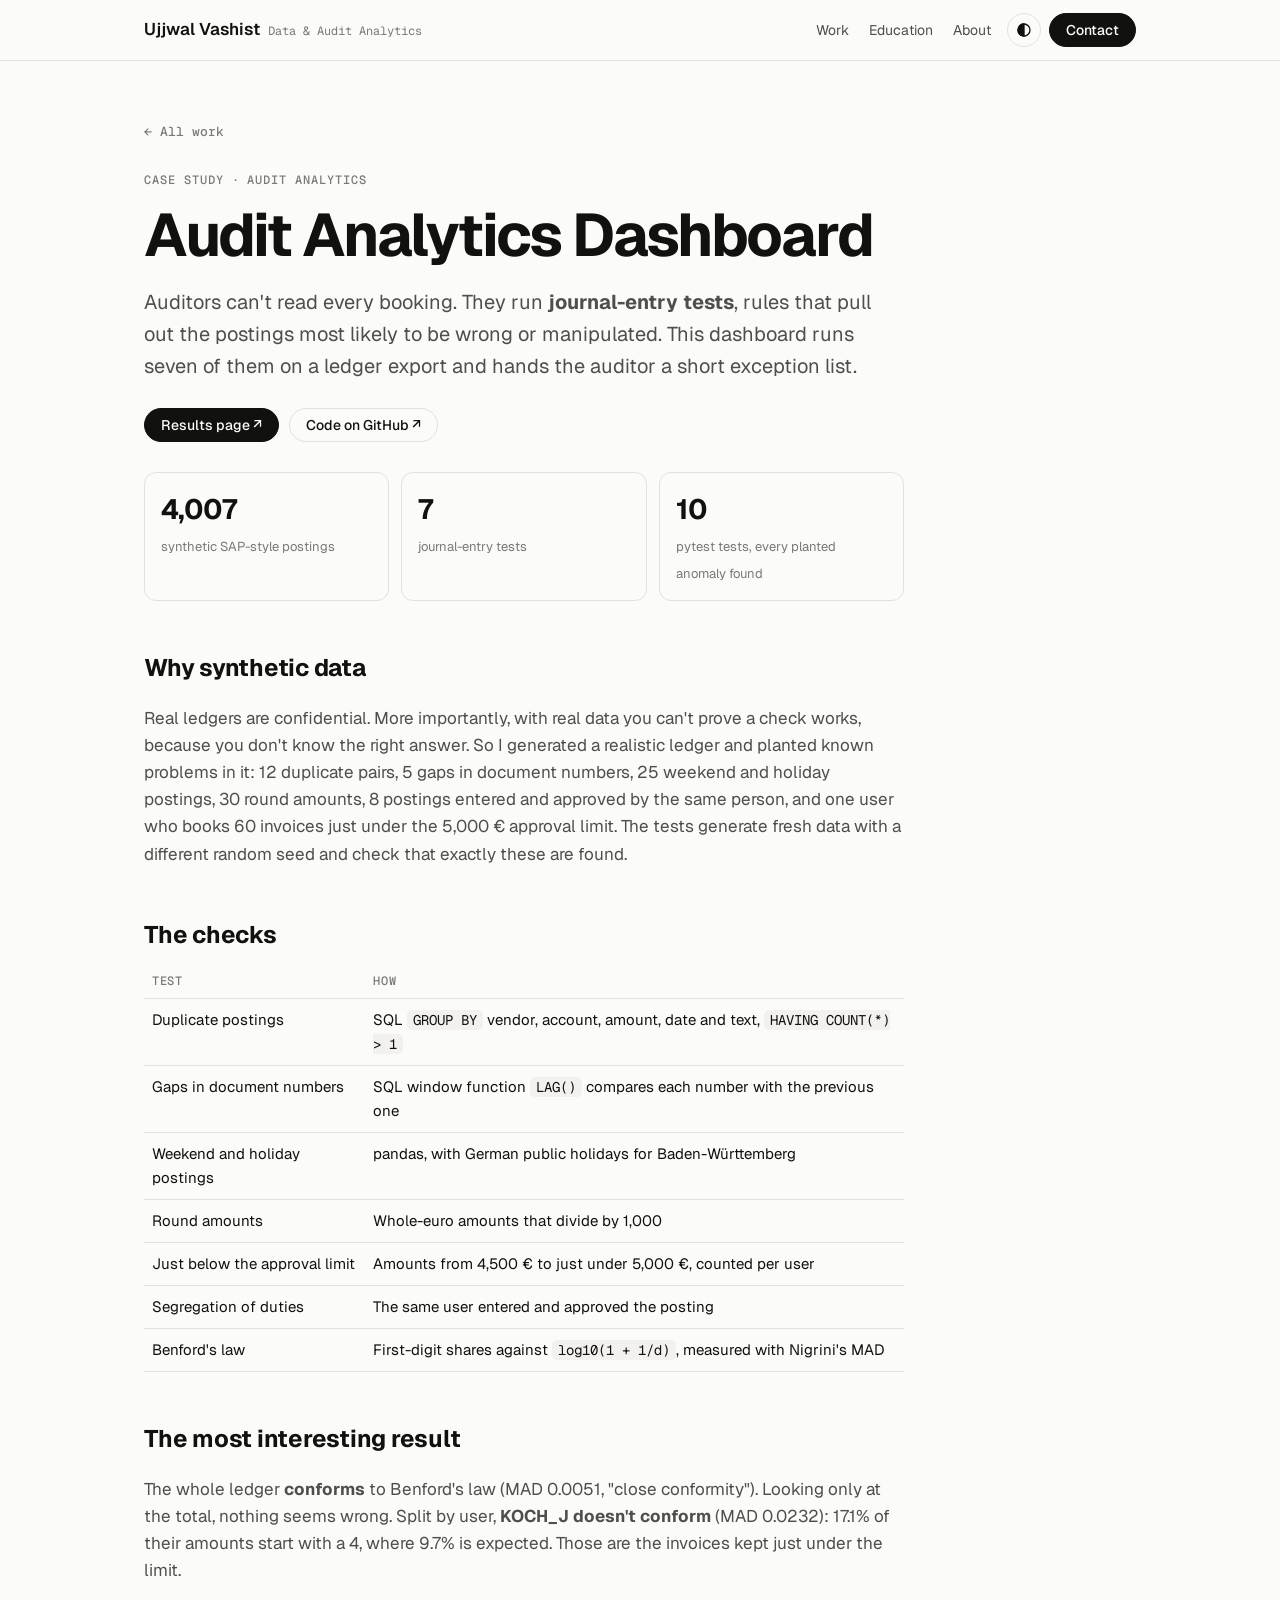
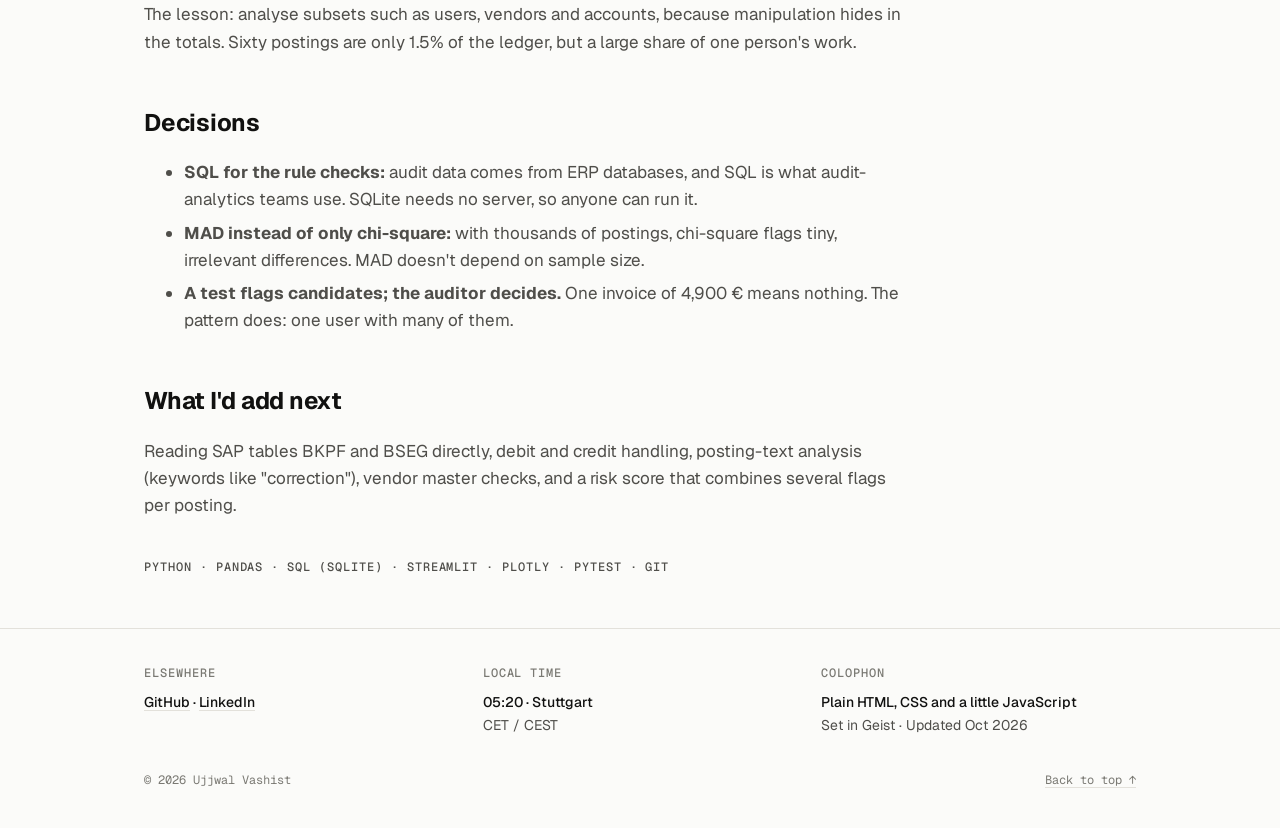
==== work/audit-analytics.html @ cf26a39b "Portfolio: home page, two case studies, light and dark theme Co-Authored-By: Claude Opus 5.5 <norepl" ====
<!doctype html>
<html lang="en">
<head>
<meta charset="utf-8">
<meta name="viewport" content="width=device-width, initial-scale=1">
<title>Audit Analytics Dashboard — Ujjwal Vashist</title>
<meta name="description" content="Journal-entry tests on general-ledger data with SQL and pandas, Benford's law per user, and an Excel exception list.">
<link rel="icon" href="../favicon.svg" type="image/svg+xml">
<link rel="preconnect" href="https://fonts.googleapis.com"><link rel="preconnect" href="https://fonts.gstatic.com" crossorigin>
<link href="https://fonts.googleapis.com/css2?family=Geist:wght@400;500;600&family=Geist+Mono:wght@400;500&display=swap" rel="stylesheet">
<link rel="stylesheet" href="../style.css">
<script src="../site.js"></script>
</head>
<body>
<a class="skip" href="#main">Skip to content</a>
<header class="top"><div class="wrap">
  <a class="brand" href="../index.html">Ujjwal Vashist<span class="mono">Data &amp; Audit Analytics</span></a>
  <nav class="links" aria-label="Sections"><a href="../index.html#work">Work</a><a href="../index.html#education">Education</a><a href="../index.html#about">About</a></nav>
  <div class="actions">
    <button class="iconbtn" id="theme" type="button" aria-label="Switch theme"><svg width="16" height="16" viewBox="0 0 24 24" fill="none" stroke="currentColor" stroke-width="2" aria-hidden="true"><circle cx="12" cy="12" r="9"/><path d="M12 3a9 9 0 0 0 0 18z" fill="currentColor"/></svg></button>
    <a class="btn" href="../index.html#contact">Contact</a>
  </div>
</div></header>

<main id="main" class="wrap"><article class="study">
  <a class="back" href="../index.html#work">← All work</a>
  <div class="label" style="margin-top:28px">Case study · Audit analytics</div>
  <h1>Audit Analytics Dashboard</h1>
  <p class="lead">Auditors can't read every booking. They run <b>journal-entry tests</b>, rules that pull out the postings most likely to be wrong or manipulated. This dashboard runs seven of them on a ledger export and hands the auditor a short exception list.</p>
  <div class="cta"><a class="btn" href="https://ujjwalvashist.github.io/audit-analytics-dashboard/">Results page ↗</a><a class="btn ghost" href="https://github.com/UjjwalVashist/audit-analytics-dashboard">Code on GitHub ↗</a></div>

  <div class="stats">
    <div><b>4,007</b><span>synthetic SAP-style postings</span></div>
    <div><b>7</b><span>journal-entry tests</span></div>
    <div><b>10</b><span>pytest tests, every planted anomaly found</span></div>
  </div>

  <h2>Why synthetic data</h2>
  <p>Real ledgers are confidential. More importantly, with real data you can't prove a check works, because you don't know the right answer. So I generated a realistic ledger and planted known problems in it: 12 duplicate pairs, 5 gaps in document numbers, 25 weekend and holiday postings, 30 round amounts, 8 postings entered and approved by the same person, and one user who books 60 invoices just under the 5,000 € approval limit. The tests generate fresh data with a different random seed and check that exactly these are found.</p>

  <h2>The checks</h2>
  <table class="t">
    <thead><tr><th>Test</th><th>How</th></tr></thead>
    <tbody>
      <tr><td>Duplicate postings</td><td>SQL <code>GROUP BY</code> vendor, account, amount, date and text, <code>HAVING COUNT(*) &gt; 1</code></td></tr>
      <tr><td>Gaps in document numbers</td><td>SQL window function <code>LAG()</code> compares each number with the previous one</td></tr>
      <tr><td>Weekend and holiday postings</td><td>pandas, with German public holidays for Baden-Württemberg</td></tr>
      <tr><td>Round amounts</td><td>Whole-euro amounts that divide by 1,000</td></tr>
      <tr><td>Just below the approval limit</td><td>Amounts from 4,500 € to just under 5,000 €, counted per user</td></tr>
      <tr><td>Segregation of duties</td><td>The same user entered and approved the posting</td></tr>
      <tr><td>Benford's law</td><td>First-digit shares against <code>log10(1 + 1/d)</code>, measured with Nigrini's MAD</td></tr>
    </tbody>
  </table>

  <h2>The most interesting result</h2>
  <p>The whole ledger <b>conforms</b> to Benford's law (MAD 0.0051, "close conformity"). Looking only at the total, nothing seems wrong. Split by user, <b>KOCH_J doesn't conform</b> (MAD 0.0232): 17.1% of their amounts start with a 4, where 9.7% is expected. Those are the invoices kept just under the limit.</p>
  <p>The lesson: analyse subsets such as users, vendors and accounts, because manipulation hides in the totals. Sixty postings are only 1.5% of the ledger, but a large share of one person's work.</p>

  <h2>Decisions</h2>
  <ul>
    <li><b>SQL for the rule checks:</b> audit data comes from ERP databases, and SQL is what audit-analytics teams use. SQLite needs no server, so anyone can run it.</li>
    <li><b>MAD instead of only chi-square:</b> with thousands of postings, chi-square flags tiny, irrelevant differences. MAD doesn't depend on sample size.</li>
    <li><b>A test flags candidates; the auditor decides.</b> One invoice of 4,900 € means nothing. The pattern does: one user with many of them.</li>
  </ul>

  <h2>What I'd add next</h2>
  <p>Reading SAP tables BKPF and BSEG directly, debit and credit handling, posting-text analysis (keywords like "correction"), vendor master checks, and a risk score that combines several flags per posting.</p>

  <p class="label" style="margin-top:40px">Python · pandas · SQL (SQLite) · Streamlit · Plotly · pytest · Git</p>
</article></main>
<footer><div class="wrap">
  <div class="cols">
    <div><span class="label">Elsewhere</span><b><a href="https://github.com/UjjwalVashist">GitHub</a> · <a href="https://www.linkedin.com/in/ujjwalvashist">LinkedIn</a></b></div>
    <div><span class="label">Local time</span><b><span id="clock">--:--</span> · Stuttgart</b>CET / CEST</div>
    <div><span class="label">Colophon</span><b>Plain HTML, CSS and a little JavaScript</b>Set in Geist · Updated Oct 2026</div>
  </div>
  <div class="base"><span>© 2026 Ujjwal Vashist</span><a href="#main">Back to top ↑</a></div>
</div></footer>
</body>
</html>
---- style.css ----
:root {
  --bg: #fbfbf9; --surface: #f2f1ed; --line: #e3e1db; --text: #111110; --text-2: #4f4e4a; --text-3: #7a7973;
  --accent: #2f6fd6; --accent-soft: #dfe9fb; --bar: #c9c7c0; --hot: #d2592a;
  --mono: "Geist Mono", ui-monospace, SFMono-Regular, Menlo, monospace;
  --sans: "Geist", -apple-system, BlinkMacSystemFont, "Segoe UI", sans-serif;
  color-scheme: light;
}
@media (prefers-color-scheme: dark) {
  :root:not([data-theme="light"]) {
    --bg: #0c0c0b; --surface: #171715; --line: #272724; --text: #f4f3ef; --text-2: #b9b8b1; --text-3: #85847d;
    --accent: #7ea8f0; --accent-soft: #1b2a44; --bar: #46453f; --hot: #f08a5d; color-scheme: dark;
  }
}
:root[data-theme="dark"] {
  --bg: #0c0c0b; --surface: #171715; --line: #272724; --text: #f4f3ef; --text-2: #b9b8b1; --text-3: #85847d;
  --accent: #7ea8f0; --accent-soft: #1b2a44; --bar: #46453f; --hot: #f08a5d; color-scheme: dark;
}

* { box-sizing: border-box; }
html { scroll-behavior: smooth; }
body { margin: 0; background: var(--bg); color: var(--text); font: 17px/1.6 var(--sans); -webkit-font-smoothing: antialiased; }
a { color: inherit; text-decoration-color: var(--line); text-underline-offset: 3px; }
a:hover { text-decoration-color: currentColor; }
.wrap { max-width: 1040px; margin: 0 auto; padding: 0 24px; }
.mono { font-family: var(--mono); }
.label { font: 500 12px/1.4 var(--mono); letter-spacing: .08em; text-transform: uppercase; color: var(--text-3); }
.skip { position: absolute; left: -999px; } .skip:focus { left: 12px; top: 12px; background: var(--bg); padding: 6px 10px; z-index: 10; }

/* header */
header.top { position: sticky; top: 0; z-index: 5; background: color-mix(in srgb, var(--bg) 85%, transparent); backdrop-filter: blur(10px); border-bottom: 1px solid var(--line); }
header.top .wrap { display: flex; align-items: center; gap: 16px; height: 60px; }
.brand { font-weight: 600; text-decoration: none; }
.brand .mono { font-size: 12px; color: var(--text-3); margin-left: 8px; font-weight: 400; }
nav.links { display: flex; gap: 20px; margin-left: auto; font-size: 14px; }
nav.links a { text-decoration: none; color: var(--text-2); } nav.links a:hover { color: var(--text); }
.iconbtn { width: 34px; height: 34px; border-radius: 999px; border: 1px solid var(--line); background: transparent; color: var(--text); cursor: pointer; display: grid; place-items: center; }
.btn { display: inline-flex; align-items: center; gap: 8px; padding: 9px 16px; border-radius: 999px; border: 1px solid var(--text); background: var(--text); color: var(--bg); font: 500 14px/1 var(--sans); text-decoration: none; cursor: pointer; }
.btn.ghost { background: transparent; color: var(--text); border-color: var(--line); }
.btn:hover { opacity: .88; }
@media (max-width: 720px) { nav.links { display: none; } header.top .actions { margin-left: auto; } }
.actions { display: flex; gap: 8px; align-items: center; }

/* hero */
.hero { padding: 72px 0 40px; display: grid; grid-template-columns: 1.05fr 1fr; gap: 48px; align-items: center; }
.hero h1 { font-size: clamp(52px, 9vw, 104px); line-height: .95; letter-spacing: -.04em; margin: 18px 0 22px; font-weight: 600; }
.hero h1 span { color: var(--text-3); }
.hero p.lead { font-size: 20px; color: var(--text-2); max-width: 30ch; margin: 0 0 28px; }
.hero p.lead b { color: var(--text); font-weight: 500; }
.dot { display: inline-block; width: 8px; height: 8px; border-radius: 50%; background: #2eb872; margin-right: 8px; box-shadow: 0 0 0 4px color-mix(in srgb, #2eb872 25%, transparent); }
.cta { display: flex; gap: 10px; flex-wrap: wrap; }
@media (max-width: 860px) { .hero { grid-template-columns: 1fr; padding-top: 48px; } }

figure.chart { margin: 0; border: 1px solid var(--line); border-radius: 14px; padding: 18px 18px 14px; background: var(--surface); }
figure.chart .label { display: flex; justify-content: space-between; gap: 12px; }
svg.fig { width: 100%; height: auto; display: block; margin: 10px 0 6px; }
svg.fig .grid { stroke: var(--line); }
svg.fig .tick { fill: var(--text-3); font: 11px var(--mono); }
svg.fig .b-led { fill: var(--bar); }
svg.fig .b-koch { fill: var(--hot); }
svg.fig .b-exp { fill: none; stroke: var(--text); stroke-width: 1.5; stroke-dasharray: 4 3; }
svg.fig .b-exp-dot { fill: var(--text); }
svg.fig .callout { fill: var(--hot); font: 600 12px var(--mono); }
.legend { display: flex; gap: 16px; flex-wrap: wrap; font: 12px var(--mono); color: var(--text-2); }
.legend i { display: inline-block; width: 10px; height: 10px; border-radius: 2px; margin-right: 6px; vertical-align: -1px; }
figcaption { font-size: 14px; color: var(--text-2); margin-top: 10px; }

/* facts */
.facts { display: grid; grid-template-columns: repeat(4, 1fr); border-top: 1px solid var(--line); border-bottom: 1px solid var(--line); margin: 24px 0 0; }
.facts div { padding: 18px 18px 18px 0; }
.facts div + div { padding-left: 18px; border-left: 1px solid var(--line); }
.facts b { display: block; font-weight: 500; margin-top: 6px; }
.facts span { color: var(--text-3); font-size: 14px; }
@media (max-width: 860px) { .facts { grid-template-columns: 1fr 1fr; } .facts div:nth-child(3) { border-left: 0; padding-left: 0; } .facts div:nth-child(n+3) { border-top: 1px solid var(--line); } }

/* sections */
section.block { padding: 88px 0 0; }
section.block h2 { font-size: clamp(30px, 4.4vw, 46px); line-height: 1.08; letter-spacing: -.025em; margin: 14px 0 36px; font-weight: 600; max-width: 22ch; }
section.block h2 span { color: var(--text-3); }

.work { display: grid; grid-template-columns: 1fr 1fr; gap: 16px; }
.case { display: flex; flex-direction: column; border: 1px solid var(--line); border-radius: 14px; padding: 22px; text-decoration: none; transition: border-color .15s, transform .15s; background: var(--bg); }
.case:hover { border-color: var(--text-3); transform: translateY(-2px); }
.case .metric { font: 600 46px/1 var(--sans); letter-spacing: -.03em; margin: 26px 0 6px; }
.case .metric-note { color: var(--text-3); font-size: 14px; }
.case h3 { font-size: 22px; margin: 26px 0 4px; letter-spacing: -.01em; }
.case p { color: var(--text-2); margin: 0 0 18px; font-size: 15px; }
.case .more { margin-top: auto; font: 500 13px var(--mono); color: var(--accent); }
.tags { display: flex; flex-wrap: wrap; gap: 6px; margin-bottom: 16px; }
.tags span { font: 12px var(--mono); padding: 3px 8px; border-radius: 999px; background: var(--surface); color: var(--text-2); }
@media (max-width: 760px) { .work { grid-template-columns: 1fr; } }

.also { margin-top: 36px; }
.also ul { list-style: none; padding: 0; margin: 12px 0 0; display: grid; grid-template-columns: 1fr 1fr 1fr; gap: 0 24px; }
.also li { padding: 14px 0; border-top: 1px solid var(--line); }
.also li b { display: block; font-weight: 500; }
.also li span { color: var(--text-3); font-size: 14px; }
@media (max-width: 760px) { .also ul { grid-template-columns: 1fr; } }

.timeline { border-top: 1px solid var(--line); }
.row { display: grid; grid-template-columns: 200px 1fr; gap: 24px; padding: 26px 0; border-bottom: 1px solid var(--line); }
.row .when { font: 13px/1.7 var(--mono); color: var(--text-3); }
.row h3 { margin: 0 0 4px; font-size: 20px; font-weight: 600; }
.row .org { color: var(--text-2); margin-bottom: 10px; }
.row ul { margin: 0; padding-left: 18px; color: var(--text-2); }
.row li { margin: 4px 0; }
.grade { font: 500 12px var(--mono); padding: 2px 7px; border-radius: 999px; background: var(--accent-soft); color: var(--accent); margin-left: 6px; white-space: nowrap; }
@media (max-width: 680px) { .row { grid-template-columns: 1fr; gap: 6px; } }

.about { display: grid; grid-template-columns: 1fr 1fr; gap: 48px; }
.about p { color: var(--text-2); margin: 0 0 16px; }
.about p:first-child { color: var(--text); font-size: 20px; }
.skills { display: grid; grid-template-columns: 1fr 1fr; gap: 22px 24px; }
.skills ul { list-style: none; padding: 0; margin: 8px 0 0; }
.skills li { padding: 3px 0; font-size: 15px; }
.skills li em { font-style: normal; color: var(--text-3); font-size: 13px; }
.extra { margin-top: 28px; padding-top: 18px; border-top: 1px solid var(--line); display: grid; gap: 6px; font-size: 15px; color: var(--text-2); }
@media (max-width: 860px) { .about { grid-template-columns: 1fr; } }

.contact { padding: 110px 0 80px; }
.contact h2 { font-size: clamp(40px, 7vw, 80px) !important; max-width: 16ch !important; }
.mail { display: flex; align-items: center; gap: 14px; flex-wrap: wrap; font-size: clamp(20px, 3vw, 30px); }
.mail a { text-decoration: none; border-bottom: 1px solid var(--line); padding-bottom: 4px; }
.mail a:hover { border-color: var(--text); }
.pills { display: flex; gap: 10px; margin-top: 28px; flex-wrap: wrap; }

footer { border-top: 1px solid var(--line); padding: 32px 0 40px; }
footer .cols { display: grid; grid-template-columns: repeat(3, 1fr); gap: 24px; font-size: 14px; color: var(--text-2); }
footer .cols b { display: block; color: var(--text); font-weight: 500; margin-top: 8px; }
footer .base { display: flex; justify-content: space-between; margin-top: 36px; font: 12px var(--mono); color: var(--text-3); }
@media (max-width: 680px) { footer .cols { grid-template-columns: 1fr; } }

/* case-study pages */
.study { padding: 56px 0 40px; max-width: 760px; }
.study h1 { font-size: clamp(36px, 6vw, 60px); line-height: 1.02; letter-spacing: -.035em; margin: 16px 0 18px; }
.study .lead { font-size: 20px; color: var(--text-2); }
.study h2 { font-size: 24px; margin: 48px 0 10px; letter-spacing: -.01em; }
.study p, .study li { color: var(--text-2); }
.study li { margin: 6px 0; }
.study code { font: 14px var(--mono); background: var(--surface); padding: 1px 6px; border-radius: 5px; color: var(--text); }
.stats { display: grid; grid-template-columns: repeat(3, 1fr); gap: 12px; margin: 30px 0; }
.stats div { border: 1px solid var(--line); border-radius: 12px; padding: 14px 16px; }
.stats b { display: block; font-size: 28px; letter-spacing: -.02em; }
.stats span { font-size: 13px; color: var(--text-3); }
@media (max-width: 600px) { .stats { grid-template-columns: 1fr 1fr; } }
table.t { border-collapse: collapse; width: 100%; font-size: 15px; margin: 10px 0; }
table.t th, table.t td { text-align: left; padding: 9px 8px; border-bottom: 1px solid var(--line); vertical-align: top; }
table.t th { font: 500 12px var(--mono); text-transform: uppercase; letter-spacing: .06em; color: var(--text-3); }
.back { font: 500 13px var(--mono); text-decoration: none; color: var(--text-3); }
.study .cta { margin-top: 26px; }

:focus-visible { outline: 2px solid var(--accent); outline-offset: 3px; border-radius: 4px; }
@media (prefers-reduced-motion: reduce) { html { scroll-behavior: auto; } .case { transition: none; } }
@media (max-width: 520px) { .brand .mono { display: none; } }
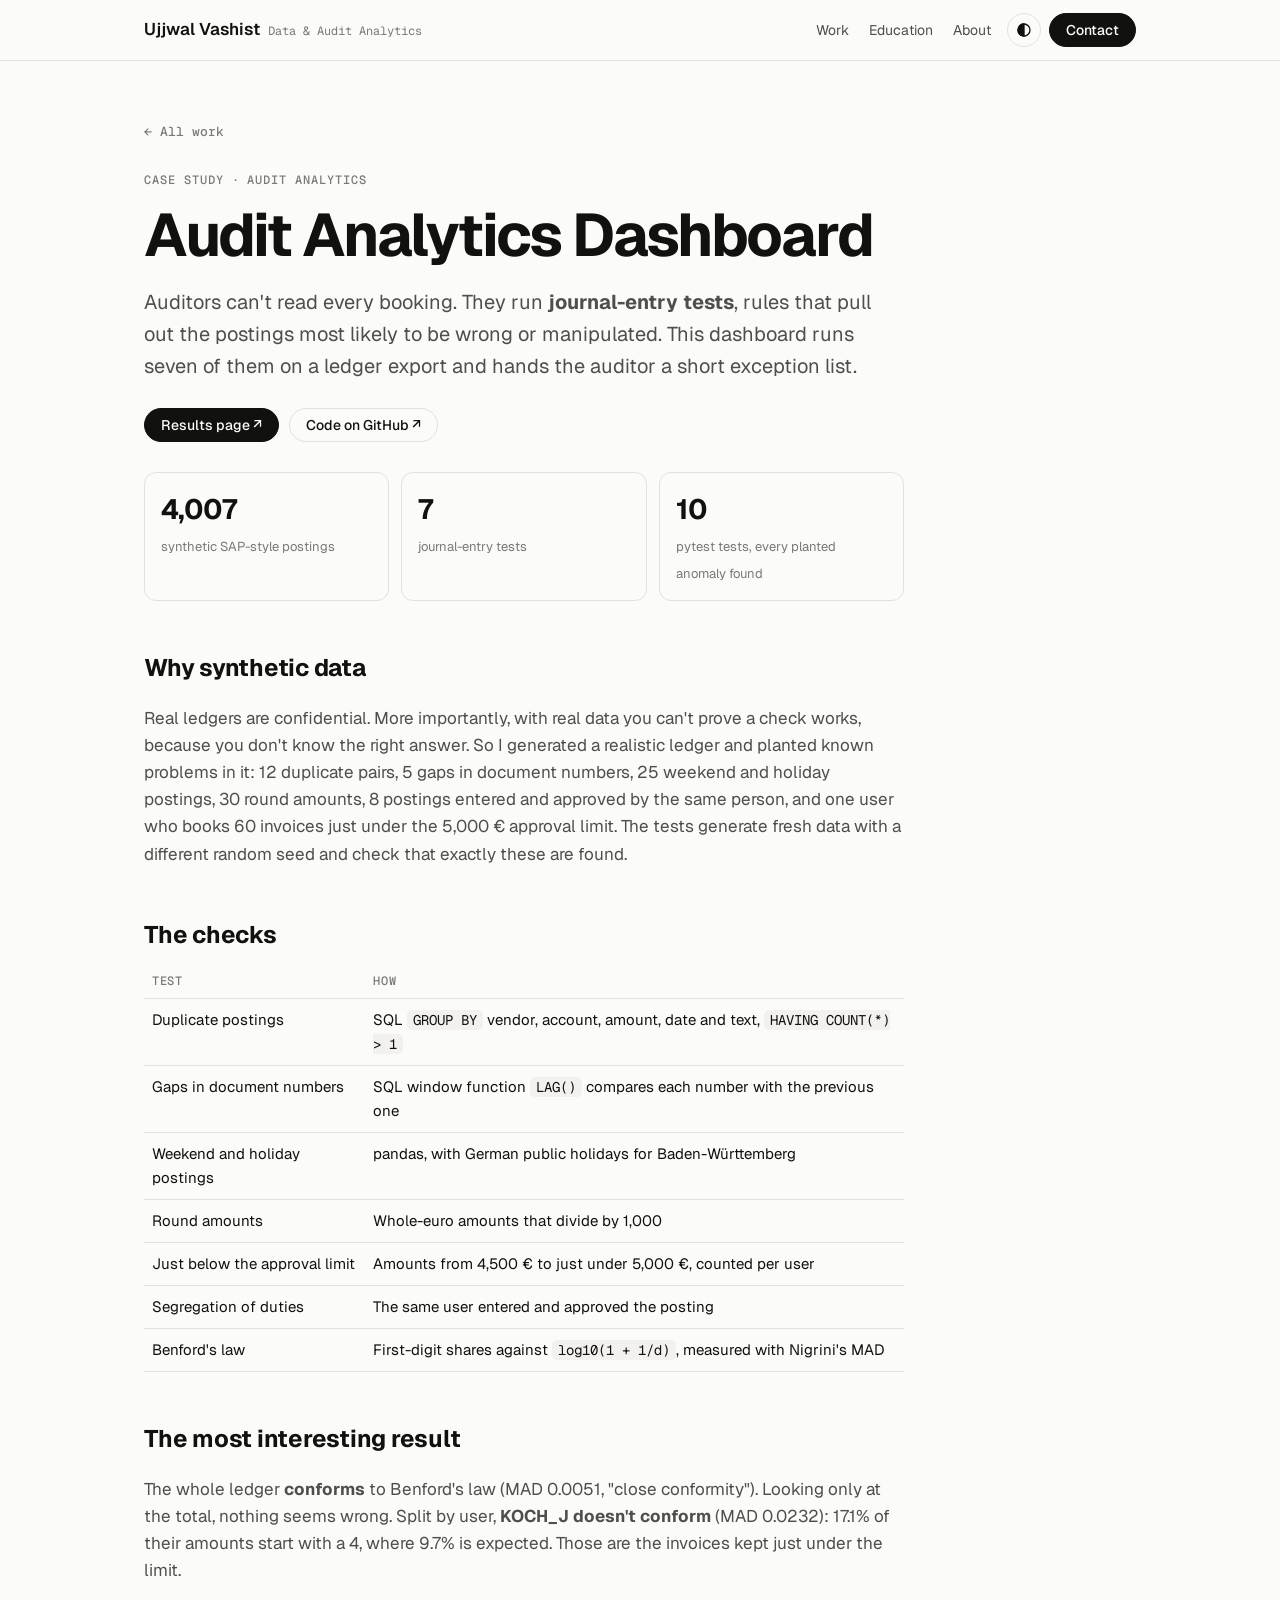
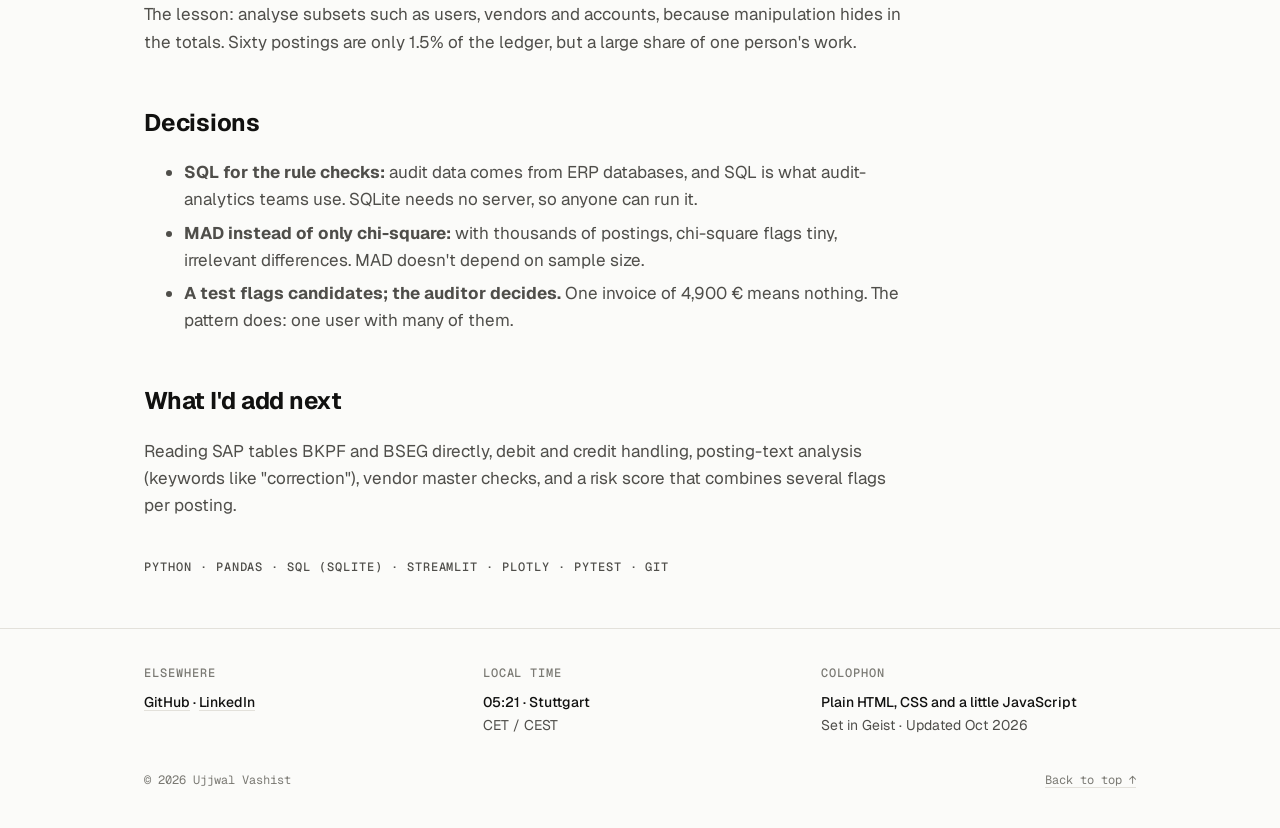
==== commit 95c753c0: "Interactive Benford chart, data in the project cards, scroll highlights Pick any user in Fig. 01 and" ====
--- a/work/audit-analytics.html
+++ b/work/audit-analytics.html
@@ -5,6 +5,12 @@
 <meta name="viewport" content="width=device-width, initial-scale=1">
 <title>Audit Analytics Dashboard — Ujjwal Vashist</title>
 <meta name="description" content="Journal-entry tests on general-ledger data with SQL and pandas, Benford's law per user, and an Excel exception list.">
+<meta name="theme-color" content="#0c0c0b" media="(prefers-color-scheme: dark)">
+<meta name="theme-color" content="#fbfbf9" media="(prefers-color-scheme: light)">
+<meta property="og:type" content="website">
+<meta property="og:title" content="Audit Analytics Dashboard — Ujjwal Vashist">
+<meta property="og:description" content="Journal-entry tests on general-ledger data with SQL and pandas, Benford's law per user, and an Excel exception list.">
+<meta name="twitter:card" content="summary">
 <link rel="icon" href="../favicon.svg" type="image/svg+xml">
 <link rel="preconnect" href="https://fonts.googleapis.com"><link rel="preconnect" href="https://fonts.gstatic.com" crossorigin>
 <link href="https://fonts.googleapis.com/css2?family=Geist:wght@400;500;600&family=Geist+Mono:wght@400;500&display=swap" rel="stylesheet">
--- a/style.css
+++ b/style.css
@@ -41,7 +41,7 @@
 .actions { display: flex; gap: 8px; align-items: center; }
 
 /* hero */
-.hero { padding: 72px 0 40px; display: grid; grid-template-columns: 1.05fr 1fr; gap: 48px; align-items: center; }
+.hero { padding: 72px 0 40px; display: grid; grid-template-columns: .9fr 1.1fr; gap: 48px; align-items: center; }
 .hero h1 { font-size: clamp(52px, 9vw, 104px); line-height: .95; letter-spacing: -.04em; margin: 18px 0 22px; font-weight: 600; }
 .hero h1 span { color: var(--text-3); }
 .hero p.lead { font-size: 20px; color: var(--text-2); max-width: 30ch; margin: 0 0 28px; }
@@ -151,3 +151,45 @@
 :focus-visible { outline: 2px solid var(--accent); outline-offset: 3px; border-radius: 4px; }
 @media (prefers-reduced-motion: reduce) { html { scroll-behavior: auto; } .case { transition: none; } }
 @media (max-width: 520px) { .brand .mono { display: none; } }
+
+/* interactive chart */
+.picker { display: flex; flex-wrap: wrap; gap: 6px; margin: 12px 0 2px; }
+.picker button { font: 12px var(--mono); padding: 4px 10px; border-radius: 999px; border: 1px solid var(--line); background: var(--bg); color: var(--text-2); cursor: pointer; }
+.picker button:hover { color: var(--text); border-color: var(--text-3); }
+.picker button[aria-checked="true"] { background: var(--text); color: var(--bg); border-color: var(--text); }
+.picker button.flag::after { content: ""; display: inline-block; width: 6px; height: 6px; border-radius: 50%; background: var(--hot); margin-left: 6px; vertical-align: 1px; }
+svg.fig.live .bar { fill: var(--bar); transform-box: fill-box; transform-origin: 50% 100%; transition: transform .5s cubic-bezier(.2,.8,.2,1), fill .3s, opacity .2s; }
+svg.fig.live .bar.hot { fill: var(--hot); }
+svg.fig.live .bar.dim { opacity: .35; }
+svg.fig.live .hit { fill: transparent; cursor: crosshair; outline: none; }
+svg.fig .callout.quiet { fill: var(--text-3); }
+.readout { font-size: 14px; color: var(--text-2); display: flex; flex-wrap: wrap; align-items: center; gap: 4px 6px; }
+.readout b { color: var(--text); font-weight: 500; }
+.verdict { font: 500 11px var(--mono); padding: 2px 8px; border-radius: 999px; margin-left: 4px; }
+.verdict.good { background: color-mix(in srgb, #2eb872 18%, transparent); color: #2b9a62; }
+.verdict.ok { background: var(--accent-soft); color: var(--accent); }
+.verdict.bad { background: color-mix(in srgb, var(--hot) 20%, transparent); color: var(--hot); }
+.tip { position: absolute; pointer-events: none; transform: translateY(-100%); background: var(--text); color: var(--bg); border-radius: 8px; padding: 7px 10px; font: 12px/1.45 var(--mono); display: grid; min-width: 140px; box-shadow: 0 6px 20px rgba(0,0,0,.18); }
+.tip .up { color: var(--hot); filter: brightness(1.2); }
+
+/* small charts in the project cards */
+figure.mini { margin: 18px 0 0; padding: 14px 0 0; border-top: 1px solid var(--line); }
+figure.mini figcaption { font: 12px var(--mono); color: var(--text-3); margin: 0 0 8px; }
+figure.mini ul { list-style: none; padding: 0; margin: 0; display: grid; gap: 5px; }
+figure.mini li { display: grid; grid-template-columns: 11.5em 1fr 2.2em; align-items: center; gap: 10px; font-size: 13px; color: var(--text-2); }
+figure.mini li i { height: 8px; border-radius: 0 4px 4px 0; background: var(--bar); width: var(--w); min-width: 3px; transition: width .8s cubic-bezier(.2,.8,.2,1); }
+figure.mini li:first-child i { background: var(--hot); }
+figure.mini li b { font: 500 12px var(--mono); color: var(--text); text-align: right; }
+.case:hover figure.mini li i { filter: brightness(1.1); }
+@media (max-width: 420px) { figure.mini li { grid-template-columns: 9.5em 1fr 2em; } }
+
+/* scroll: active section in the menu, gentle reveal (only with JavaScript, never with reduced motion) */
+nav.links a.on { color: var(--text); }
+nav.links a { position: relative; }
+nav.links a.on::after { content: ""; position: absolute; left: 0; right: 0; bottom: -6px; height: 2px; border-radius: 2px; background: var(--text); }
+@media (prefers-reduced-motion: no-preference) {
+  .js .reveal { opacity: 0; transform: translateY(14px); transition: opacity .6s ease, transform .6s ease; }
+  .js .reveal.in { opacity: 1; transform: none; }
+  .js .reveal:not(.in) figure.mini li i { width: 0; }
+}
+.tip[hidden] { display: none; }
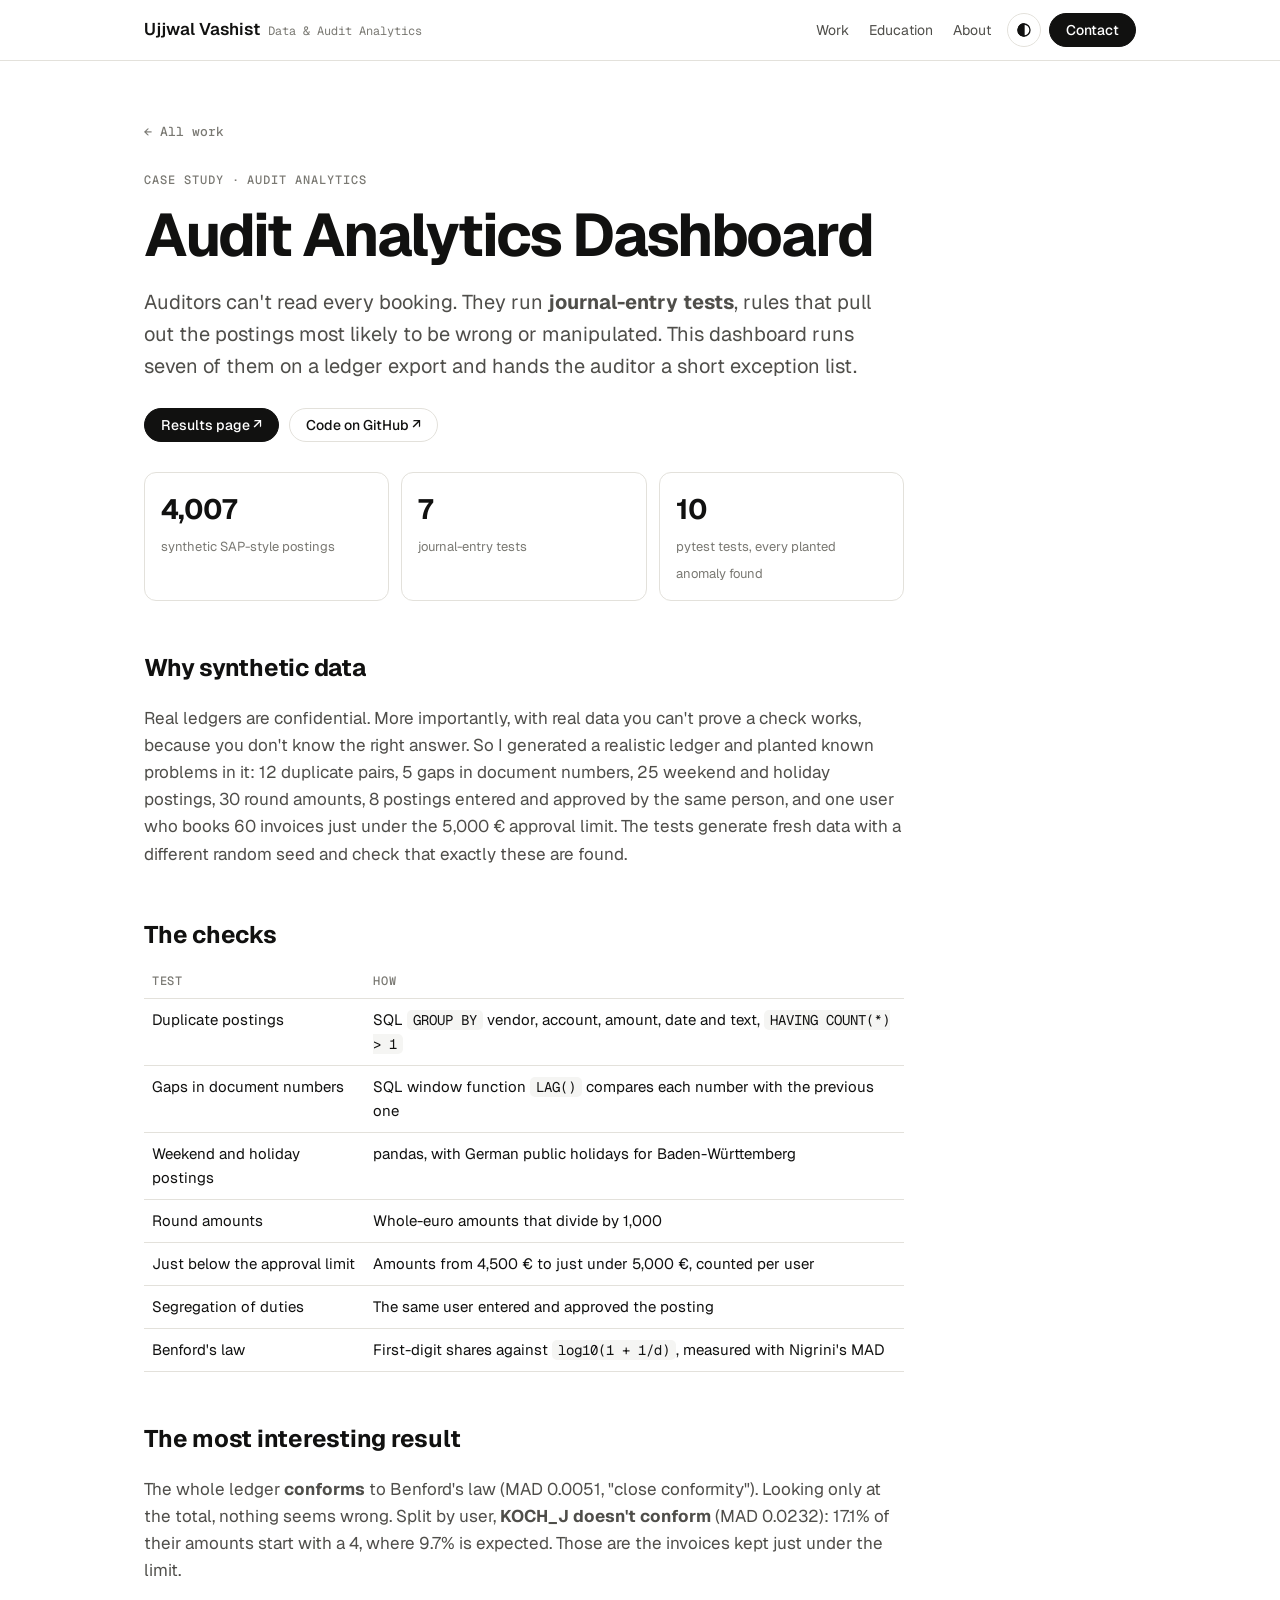
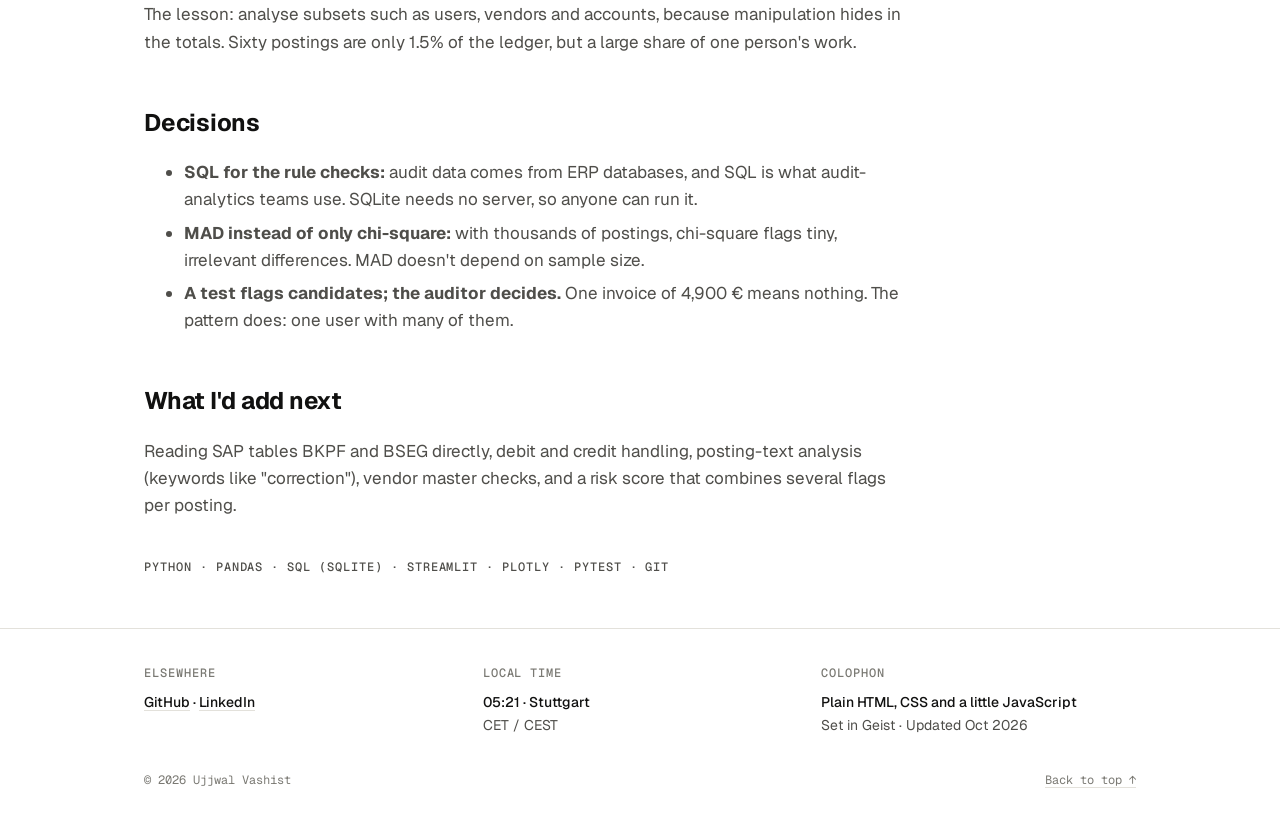
==== commit e5024e82: "White theme by default; dark only when chosen with the toggle Co-Authored-By: Claude Opus 5.5 <norep" ====
--- a/work/audit-analytics.html
+++ b/work/audit-analytics.html
@@ -5,8 +5,7 @@
 <meta name="viewport" content="width=device-width, initial-scale=1">
 <title>Audit Analytics Dashboard — Ujjwal Vashist</title>
 <meta name="description" content="Journal-entry tests on general-ledger data with SQL and pandas, Benford's law per user, and an Excel exception list.">
-<meta name="theme-color" content="#0c0c0b" media="(prefers-color-scheme: dark)">
-<meta name="theme-color" content="#fbfbf9" media="(prefers-color-scheme: light)">
+<meta name="theme-color" content="#ffffff">
 <meta property="og:type" content="website">
 <meta property="og:title" content="Audit Analytics Dashboard — Ujjwal Vashist">
 <meta property="og:description" content="Journal-entry tests on general-ledger data with SQL and pandas, Benford's law per user, and an Excel exception list.">
--- a/style.css
+++ b/style.css
@@ -1,15 +1,9 @@
 :root {
-  --bg: #fbfbf9; --surface: #f2f1ed; --line: #e3e1db; --text: #111110; --text-2: #4f4e4a; --text-3: #7a7973;
+  --bg: #ffffff; --surface: #f5f5f3; --line: #e3e1db; --text: #111110; --text-2: #4f4e4a; --text-3: #7a7973;
   --accent: #2f6fd6; --accent-soft: #dfe9fb; --bar: #c9c7c0; --hot: #d2592a;
   --mono: "Geist Mono", ui-monospace, SFMono-Regular, Menlo, monospace;
   --sans: "Geist", -apple-system, BlinkMacSystemFont, "Segoe UI", sans-serif;
   color-scheme: light;
-}
-@media (prefers-color-scheme: dark) {
-  :root:not([data-theme="light"]) {
-    --bg: #0c0c0b; --surface: #171715; --line: #272724; --text: #f4f3ef; --text-2: #b9b8b1; --text-3: #85847d;
-    --accent: #7ea8f0; --accent-soft: #1b2a44; --bar: #46453f; --hot: #f08a5d; color-scheme: dark;
-  }
 }
 :root[data-theme="dark"] {
   --bg: #0c0c0b; --surface: #171715; --line: #272724; --text: #f4f3ef; --text-2: #b9b8b1; --text-3: #85847d;
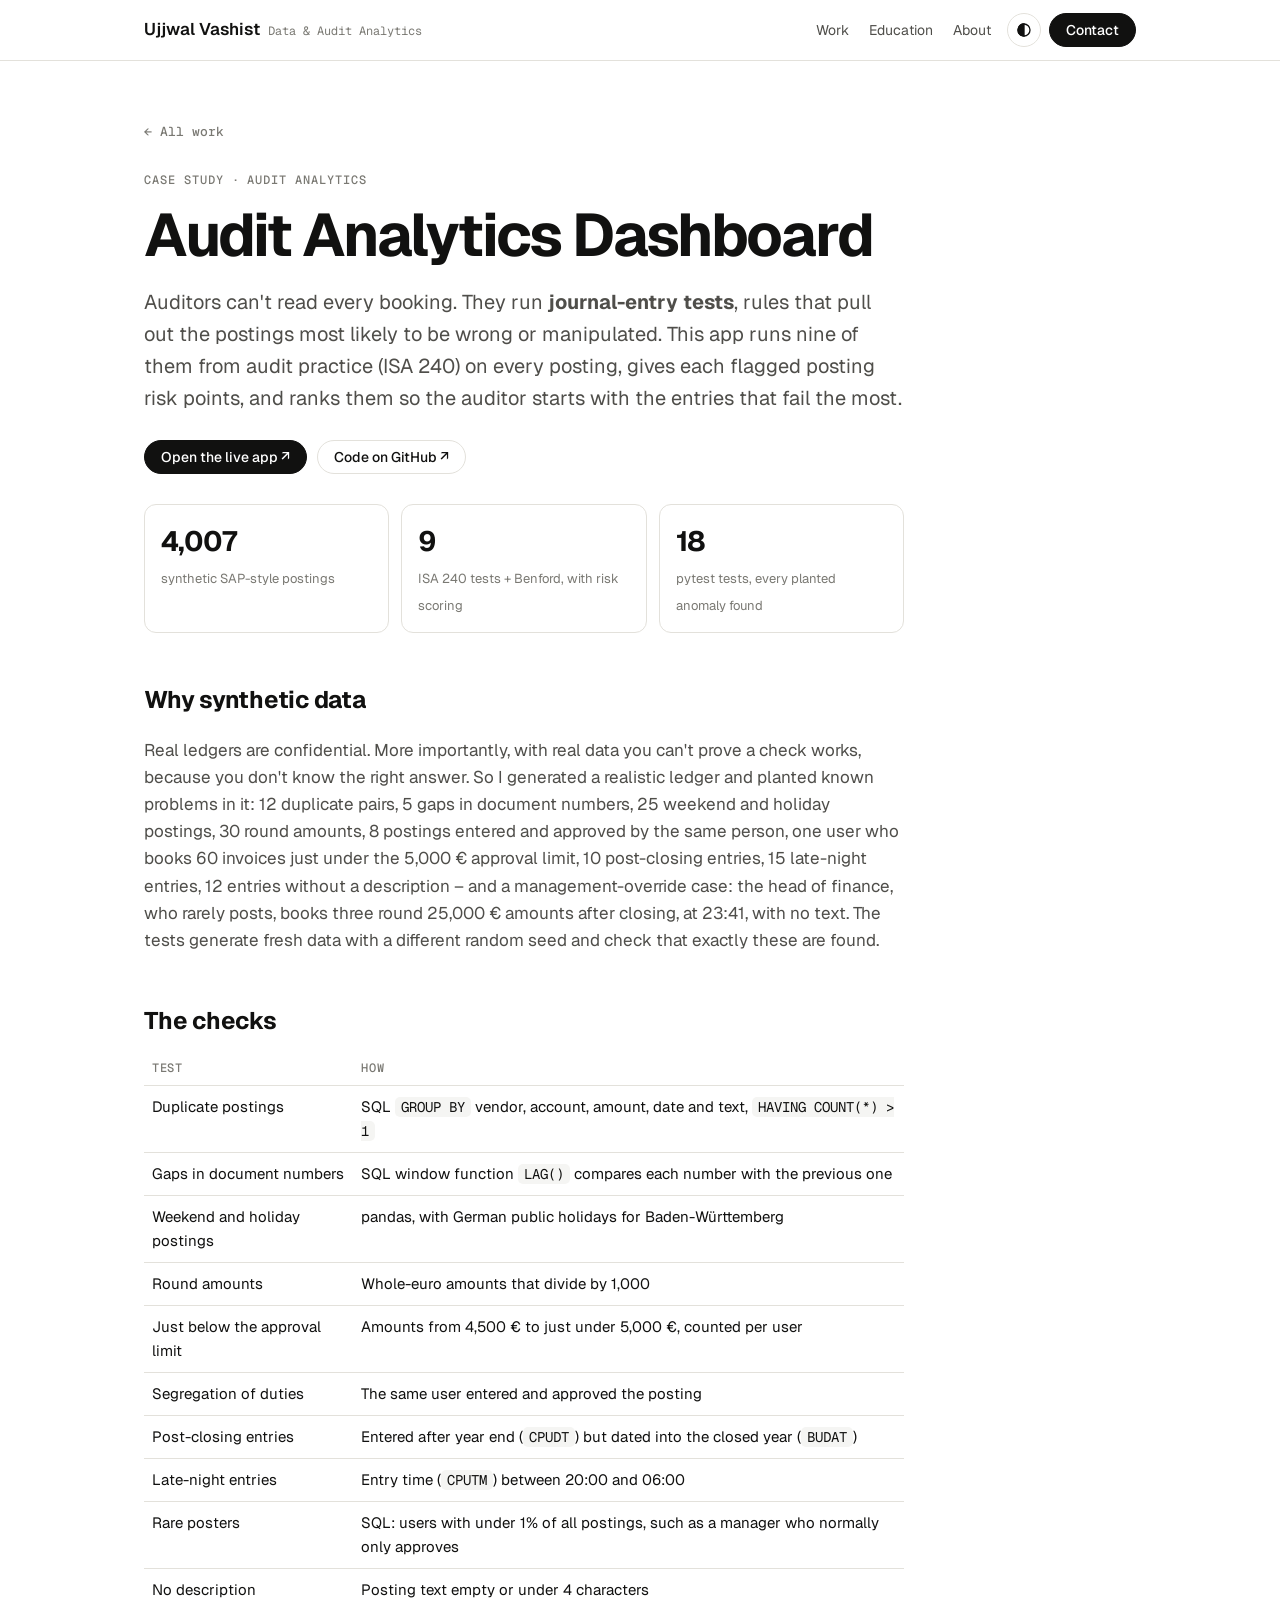
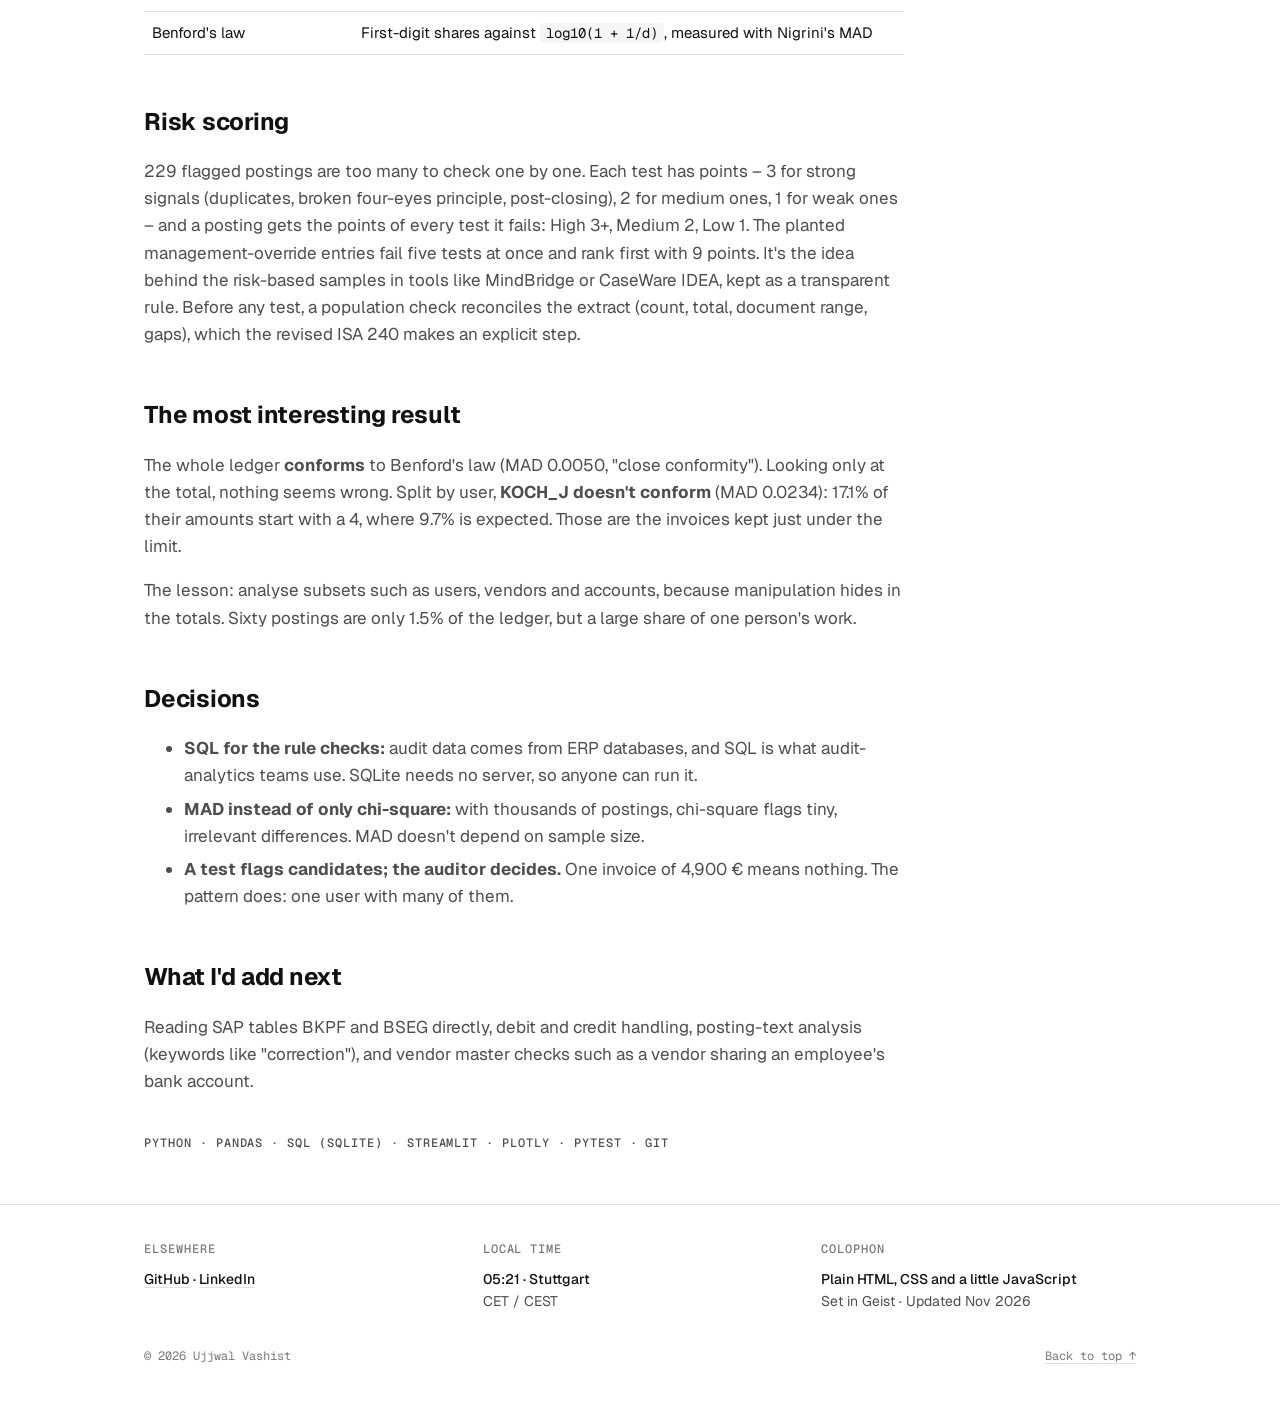
==== commit 83ecfc86: "Update both case studies for the new versions of the projects Audit Analytics now has nine ISA 240 t" ====
--- a/work/audit-analytics.html
+++ b/work/audit-analytics.html
@@ -31,17 +31,17 @@
   <a class="back" href="../index.html#work">← All work</a>
   <div class="label" style="margin-top:28px">Case study · Audit analytics</div>
   <h1>Audit Analytics Dashboard</h1>
-  <p class="lead">Auditors can't read every booking. They run <b>journal-entry tests</b>, rules that pull out the postings most likely to be wrong or manipulated. This dashboard runs seven of them on a ledger export and hands the auditor a short exception list.</p>
-  <div class="cta"><a class="btn" href="https://ujjwalvashist.github.io/audit-analytics-dashboard/">Results page ↗</a><a class="btn ghost" href="https://github.com/UjjwalVashist/audit-analytics-dashboard">Code on GitHub ↗</a></div>
+  <p class="lead">Auditors can't read every booking. They run <b>journal-entry tests</b>, rules that pull out the postings most likely to be wrong or manipulated. This app runs nine of them from audit practice (ISA 240) on every posting, gives each flagged posting risk points, and ranks them so the auditor starts with the entries that fail the most.</p>
+  <div class="cta"><a class="btn" href="https://ujjwalvashist.github.io/audit-analytics-dashboard/">Open the live app ↗</a><a class="btn ghost" href="https://github.com/UjjwalVashist/audit-analytics-dashboard">Code on GitHub ↗</a></div>
 
   <div class="stats">
     <div><b>4,007</b><span>synthetic SAP-style postings</span></div>
-    <div><b>7</b><span>journal-entry tests</span></div>
-    <div><b>10</b><span>pytest tests, every planted anomaly found</span></div>
+    <div><b>9</b><span>ISA 240 tests + Benford, with risk scoring</span></div>
+    <div><b>18</b><span>pytest tests, every planted anomaly found</span></div>
   </div>
 
   <h2>Why synthetic data</h2>
-  <p>Real ledgers are confidential. More importantly, with real data you can't prove a check works, because you don't know the right answer. So I generated a realistic ledger and planted known problems in it: 12 duplicate pairs, 5 gaps in document numbers, 25 weekend and holiday postings, 30 round amounts, 8 postings entered and approved by the same person, and one user who books 60 invoices just under the 5,000 € approval limit. The tests generate fresh data with a different random seed and check that exactly these are found.</p>
+  <p>Real ledgers are confidential. More importantly, with real data you can't prove a check works, because you don't know the right answer. So I generated a realistic ledger and planted known problems in it: 12 duplicate pairs, 5 gaps in document numbers, 25 weekend and holiday postings, 30 round amounts, 8 postings entered and approved by the same person, one user who books 60 invoices just under the 5,000 € approval limit, 10 post-closing entries, 15 late-night entries, 12 entries without a description – and a management-override case: the head of finance, who rarely posts, books three round 25,000 € amounts after closing, at 23:41, with no text. The tests generate fresh data with a different random seed and check that exactly these are found.</p>
 
   <h2>The checks</h2>
   <table class="t">
@@ -53,12 +53,19 @@
       <tr><td>Round amounts</td><td>Whole-euro amounts that divide by 1,000</td></tr>
       <tr><td>Just below the approval limit</td><td>Amounts from 4,500 € to just under 5,000 €, counted per user</td></tr>
       <tr><td>Segregation of duties</td><td>The same user entered and approved the posting</td></tr>
+      <tr><td>Post-closing entries</td><td>Entered after year end (<code>CPUDT</code>) but dated into the closed year (<code>BUDAT</code>)</td></tr>
+      <tr><td>Late-night entries</td><td>Entry time (<code>CPUTM</code>) between 20:00 and 06:00</td></tr>
+      <tr><td>Rare posters</td><td>SQL: users with under 1% of all postings, such as a manager who normally only approves</td></tr>
+      <tr><td>No description</td><td>Posting text empty or under 4 characters</td></tr>
       <tr><td>Benford's law</td><td>First-digit shares against <code>log10(1 + 1/d)</code>, measured with Nigrini's MAD</td></tr>
     </tbody>
   </table>
 
+  <h2>Risk scoring</h2>
+  <p>229 flagged postings are too many to check one by one. Each test has points – 3 for strong signals (duplicates, broken four-eyes principle, post-closing), 2 for medium ones, 1 for weak ones – and a posting gets the points of every test it fails: High 3+, Medium 2, Low 1. The planted management-override entries fail five tests at once and rank first with 9 points. It's the idea behind the risk-based samples in tools like MindBridge or CaseWare IDEA, kept as a transparent rule. Before any test, a population check reconciles the extract (count, total, document range, gaps), which the revised ISA 240 makes an explicit step.</p>
+
   <h2>The most interesting result</h2>
-  <p>The whole ledger <b>conforms</b> to Benford's law (MAD 0.0051, "close conformity"). Looking only at the total, nothing seems wrong. Split by user, <b>KOCH_J doesn't conform</b> (MAD 0.0232): 17.1% of their amounts start with a 4, where 9.7% is expected. Those are the invoices kept just under the limit.</p>
+  <p>The whole ledger <b>conforms</b> to Benford's law (MAD 0.0050, "close conformity"). Looking only at the total, nothing seems wrong. Split by user, <b>KOCH_J doesn't conform</b> (MAD 0.0234): 17.1% of their amounts start with a 4, where 9.7% is expected. Those are the invoices kept just under the limit.</p>
   <p>The lesson: analyse subsets such as users, vendors and accounts, because manipulation hides in the totals. Sixty postings are only 1.5% of the ledger, but a large share of one person's work.</p>
 
   <h2>Decisions</h2>
@@ -69,7 +76,7 @@
   </ul>
 
   <h2>What I'd add next</h2>
-  <p>Reading SAP tables BKPF and BSEG directly, debit and credit handling, posting-text analysis (keywords like "correction"), vendor master checks, and a risk score that combines several flags per posting.</p>
+  <p>Reading SAP tables BKPF and BSEG directly, debit and credit handling, posting-text analysis (keywords like "correction"), and vendor master checks such as a vendor sharing an employee's bank account.</p>
 
   <p class="label" style="margin-top:40px">Python · pandas · SQL (SQLite) · Streamlit · Plotly · pytest · Git</p>
 </article></main>
@@ -77,7 +84,7 @@
   <div class="cols">
     <div><span class="label">Elsewhere</span><b><a href="https://github.com/UjjwalVashist">GitHub</a> · <a href="https://www.linkedin.com/in/ujjwalvashist">LinkedIn</a></b></div>
     <div><span class="label">Local time</span><b><span id="clock">--:--</span> · Stuttgart</b>CET / CEST</div>
-    <div><span class="label">Colophon</span><b>Plain HTML, CSS and a little JavaScript</b>Set in Geist · Updated Oct 2026</div>
+    <div><span class="label">Colophon</span><b>Plain HTML, CSS and a little JavaScript</b>Set in Geist · Updated Nov 2026</div>
   </div>
   <div class="base"><span>© 2026 Ujjwal Vashist</span><a href="#main">Back to top ↑</a></div>
 </div></footer>
